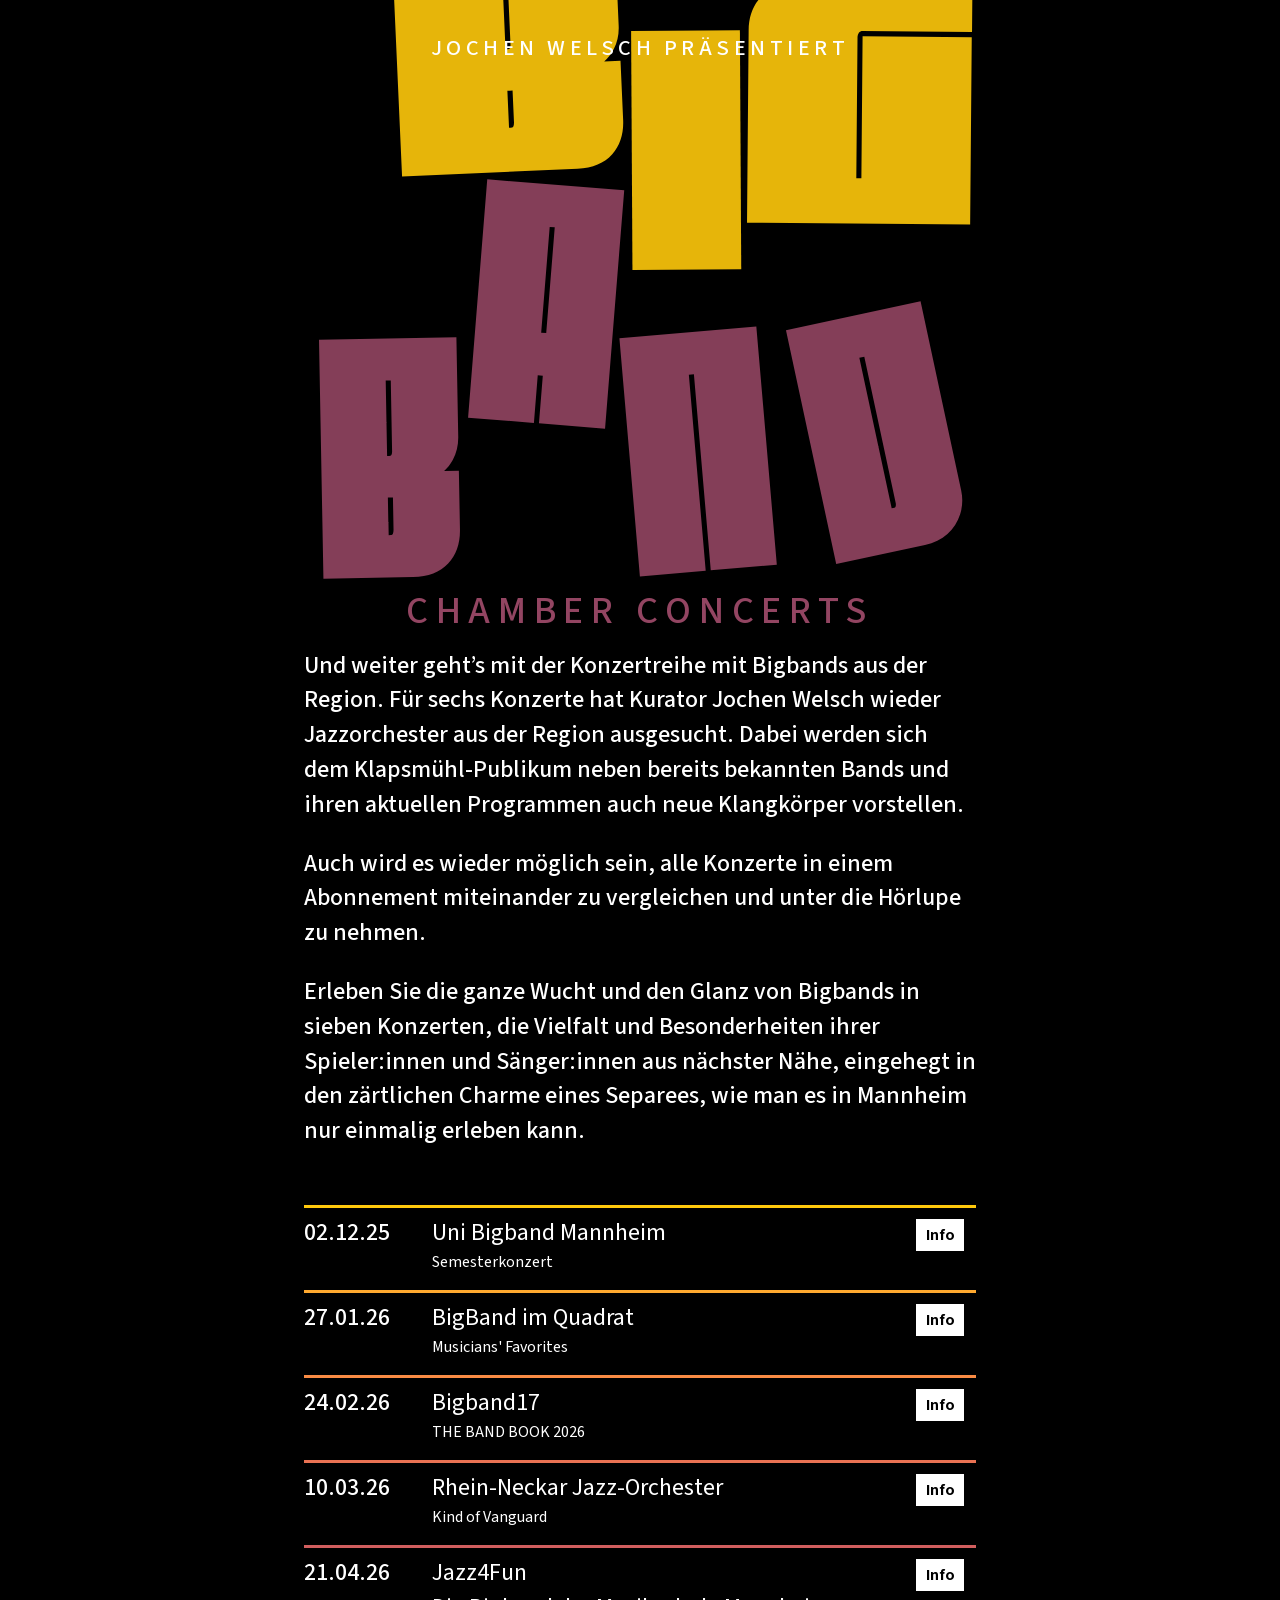
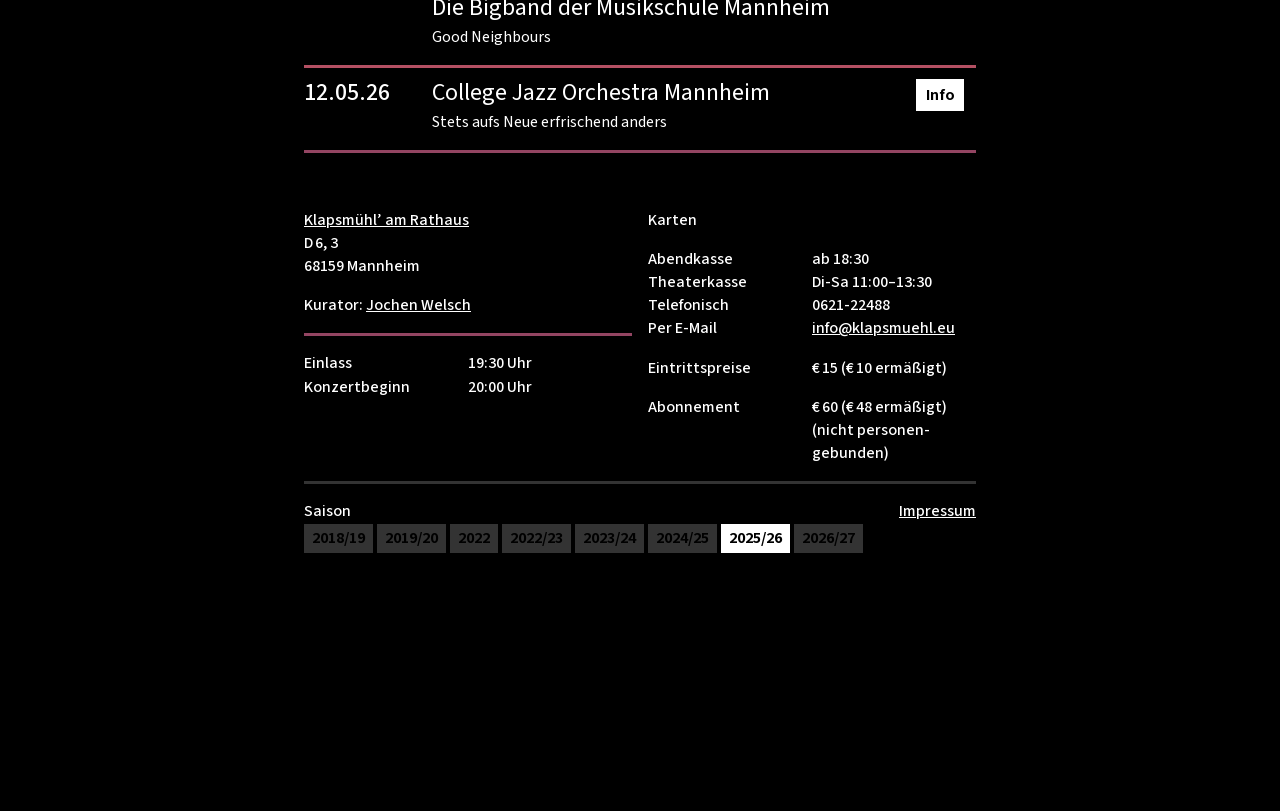
==== index.html @ 5f949739 "initial commit of static html version" ====
<!DOCTYPE html>
<html lang="de" class="home no-js">
<head>
	<meta charset="UTF-8">
	<meta http-equiv="refresh" content="1; url=./2026/?via=equiv">
	
	<title>Big Band Chamber Concerts - Welcome</title>

	<link rel="icon" type="image/x-icon" href="http://bigbandchamberconcerts.de/favicon.ico?v=1" sizes="any">
	<link rel="icon" href="http://bigbandchamberconcerts.de/favicon.svg?v=1" type="image/svg+xml">

	<style>
		@layer global;
		@import url('./global.css') layer(global);
	</style>

	<script>
		setTimeout(function () {
			window.location.href = './2026/?via=js';
		}, 200);
	</script>
</head>
<body>
	<p>If you are not redirected automatically, follow this <a href="./2026/?via=manual">link to season 2025/26</a>.</p>
</body>
</html>
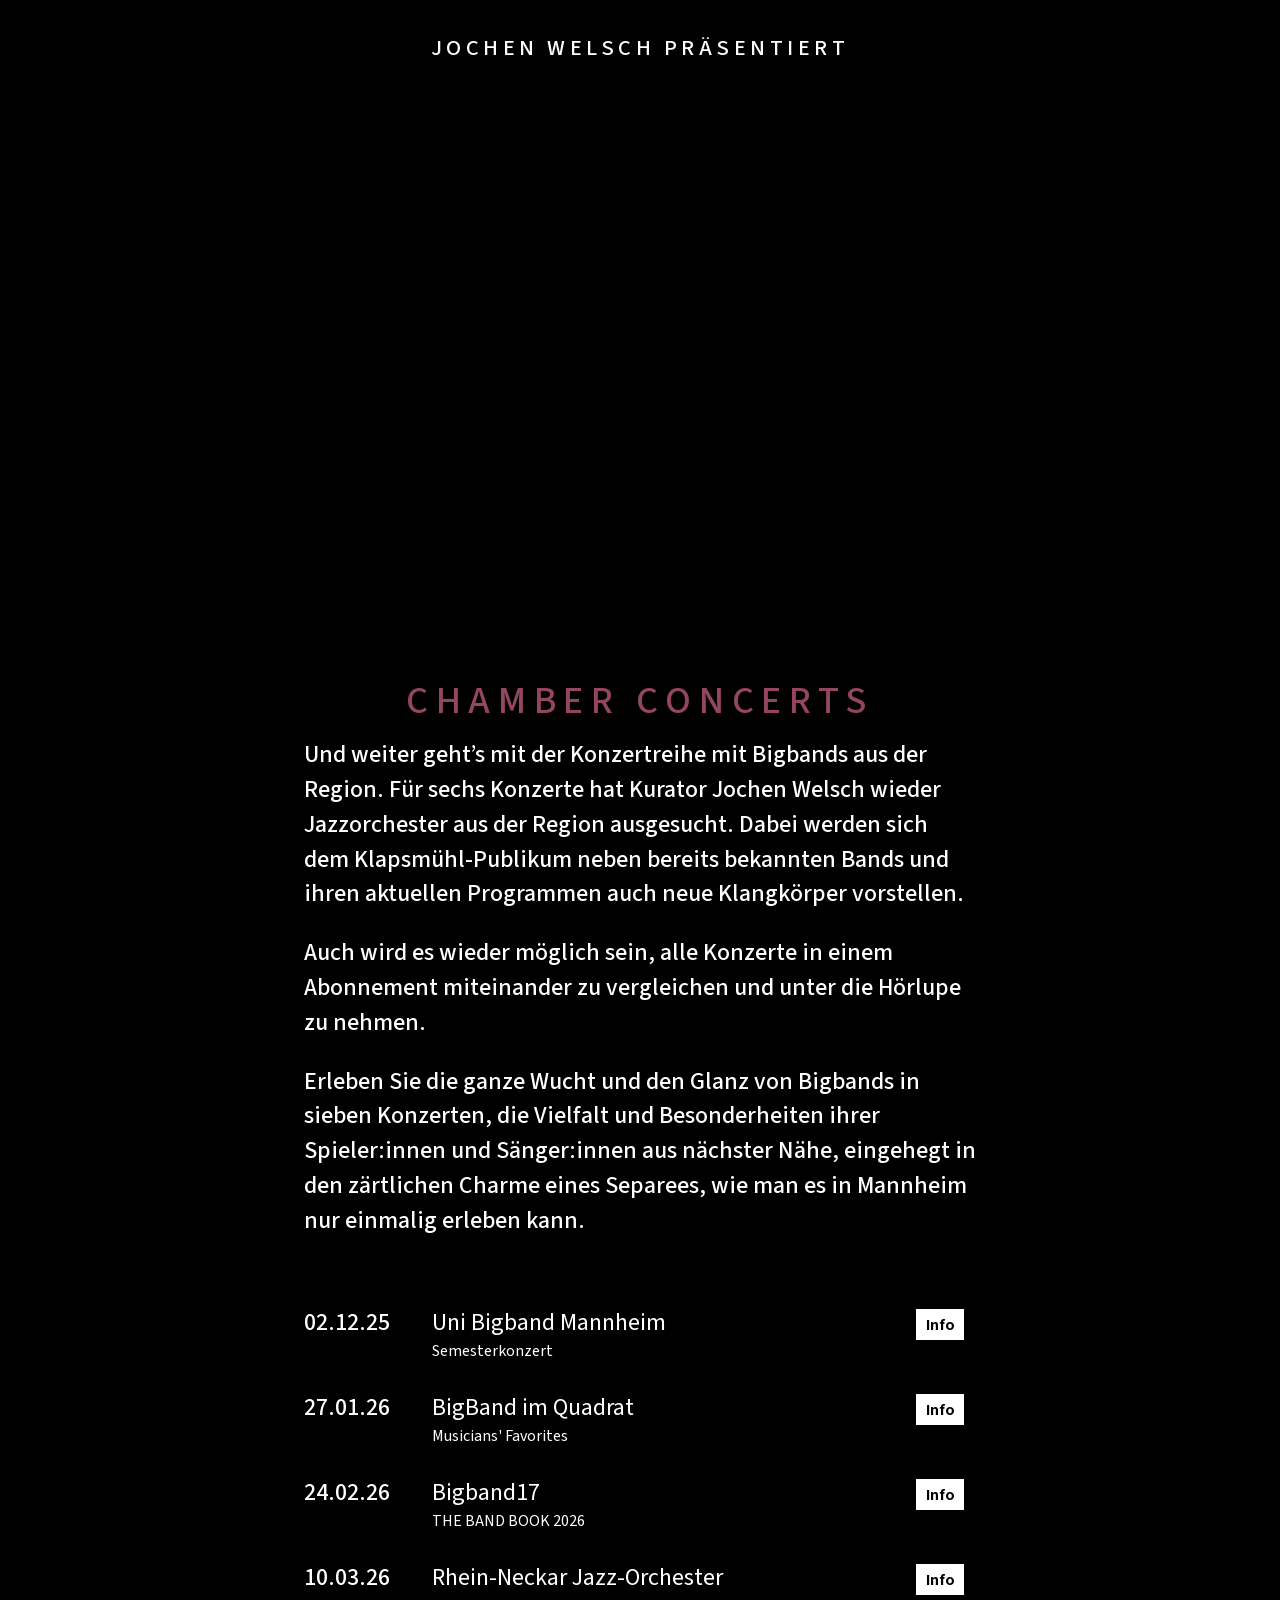
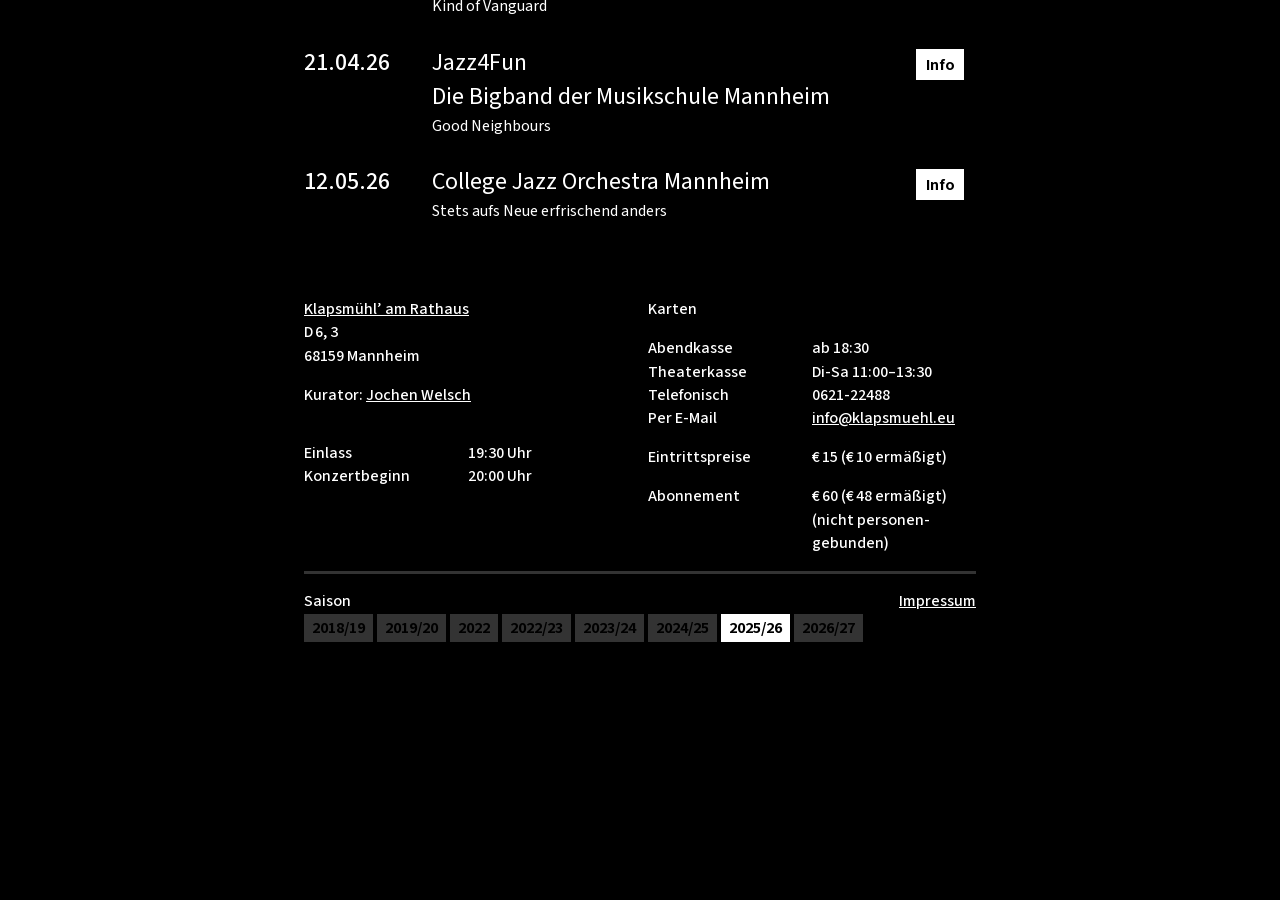
==== commit aa8b23da: "Update redirect URLs in index.html" ====
--- a/index.html
+++ b/index.html
@@ -2,7 +2,7 @@
 <html lang="de" class="home no-js">
 <head>
 	<meta charset="UTF-8">
-	<meta http-equiv="refresh" content="1; url=./2026/?via=equiv">
+	<meta http-equiv="refresh" content="1; url=./2026/">
 	
 	<title>Big Band Chamber Concerts - Welcome</title>
 
@@ -16,11 +16,11 @@
 
 	<script>
 		setTimeout(function () {
-			window.location.href = './2026/?via=js';
-		}, 200);
+			window.location.href = './2026/';
+		}, 20);
 	</script>
 </head>
 <body>
-	<p>If you are not redirected automatically, follow this <a href="./2026/?via=manual">link to season 2025/26</a>.</p>
+	<p>If you are not redirected automatically, follow this <a href="./2026/">link to season 2025/26</a>.</p>
 </body>
 </html>
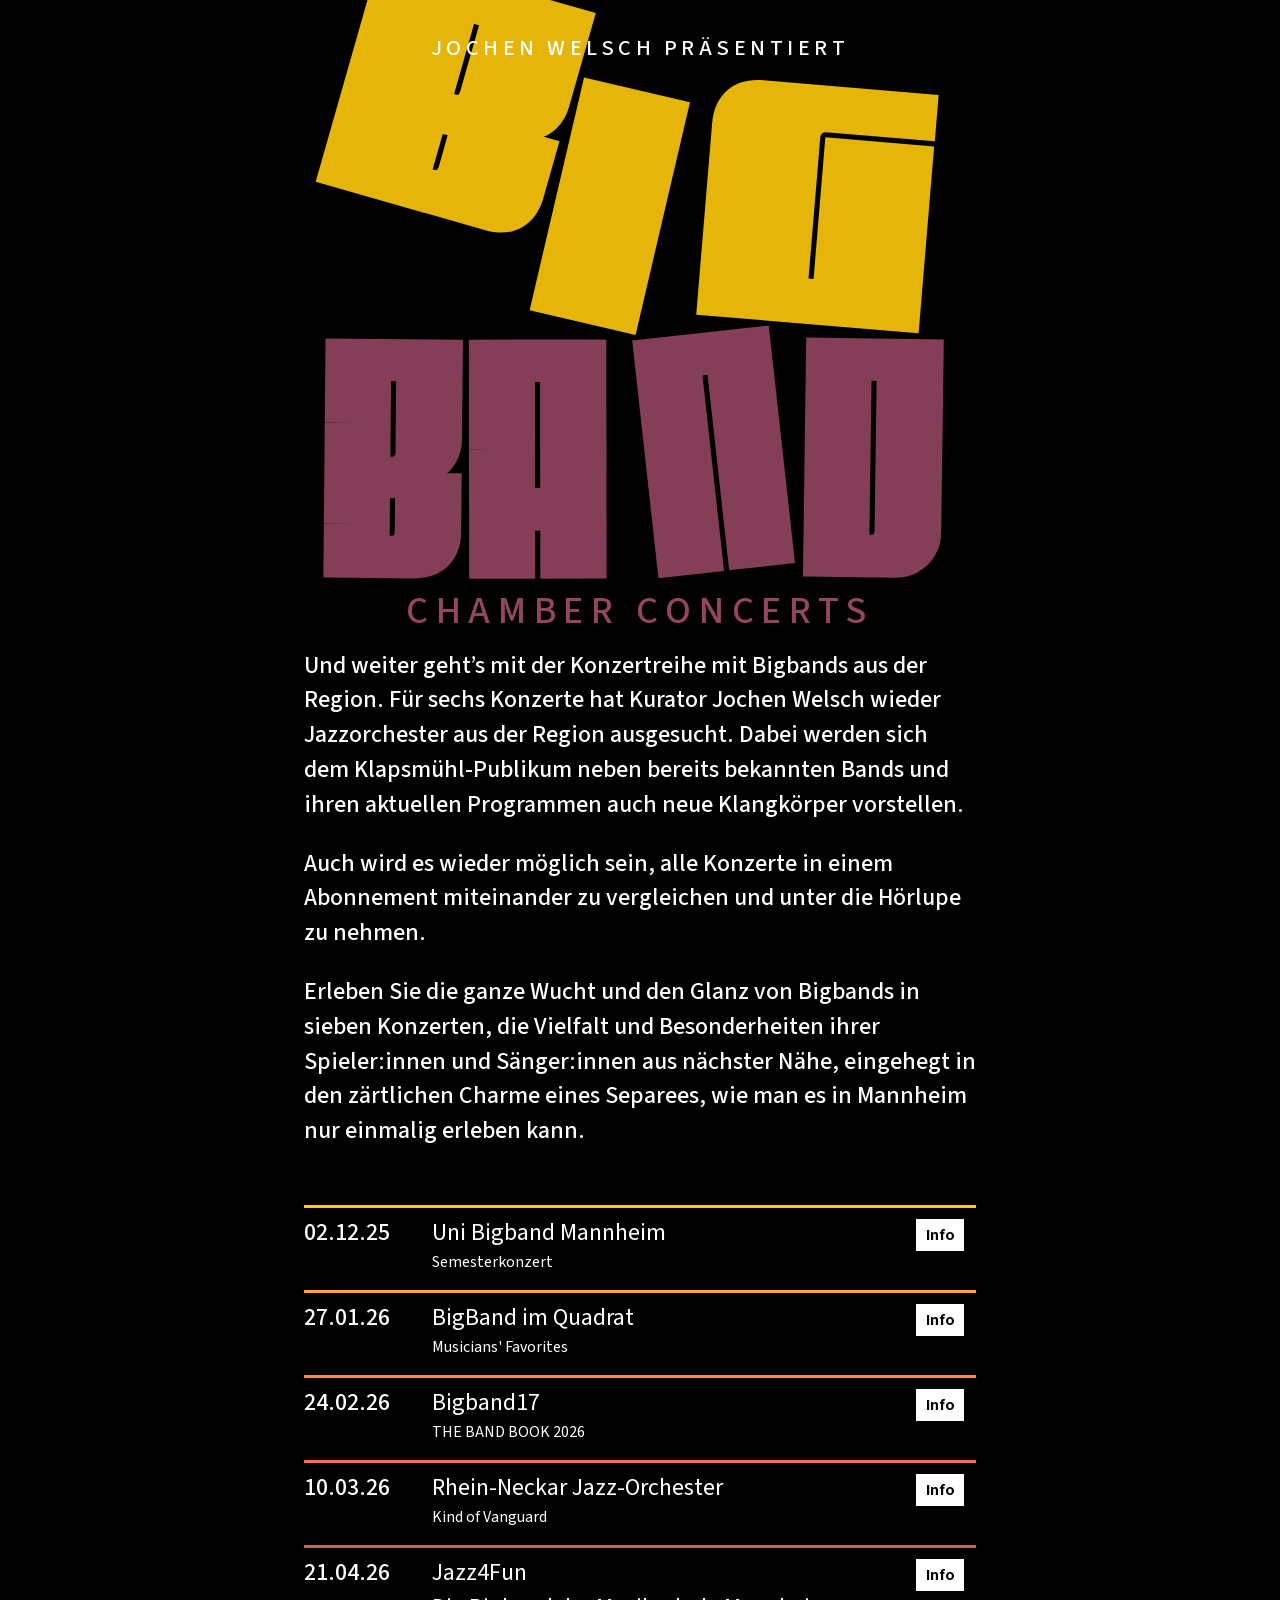
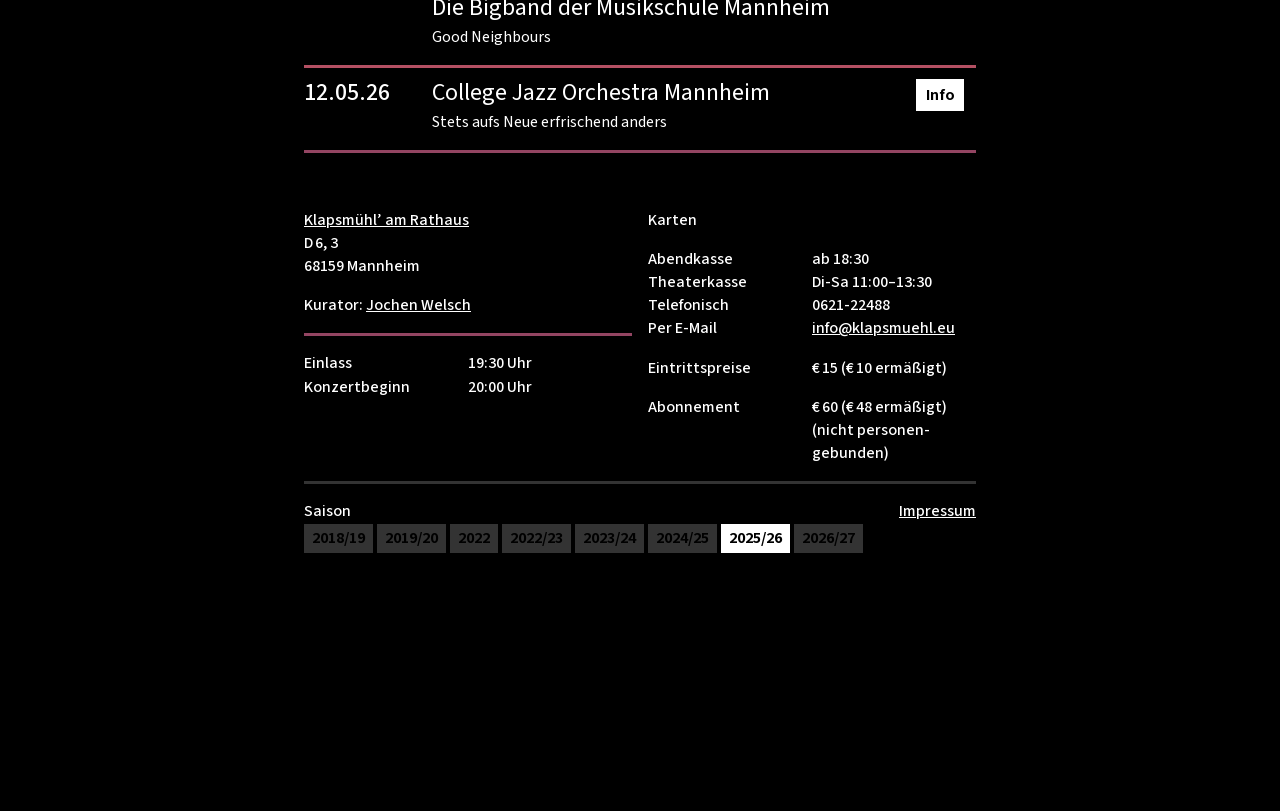
==== commit fe3cab4c: "Add version placeholder comment in index.html" ====
--- a/index.html
+++ b/index.html
@@ -19,6 +19,7 @@
 			window.location.href = './2026/';
 		}, 20);
 	</script>
+	<!-- VERSION_PLACEHOLDER -->
 </head>
 <body>
 	<p>If you are not redirected automatically, follow this <a href="./2026/">link to season 2025/26</a>.</p>
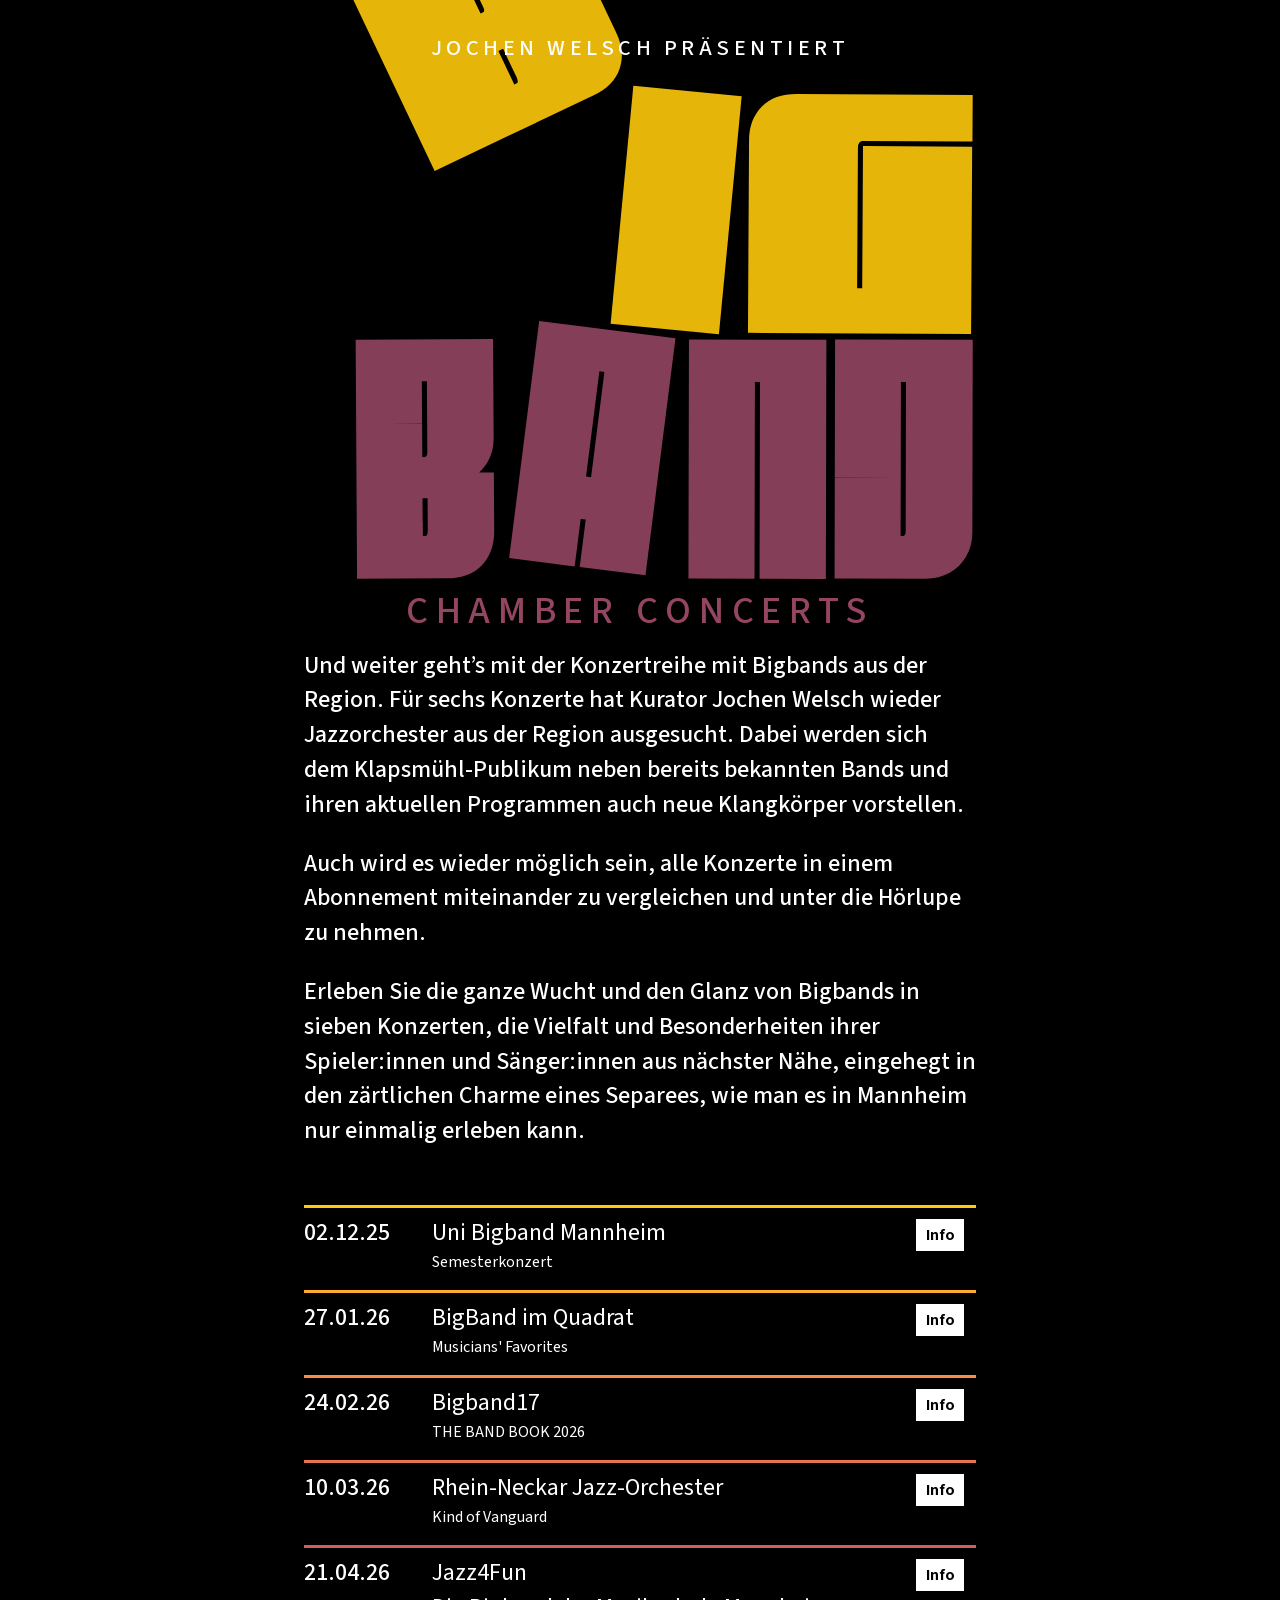
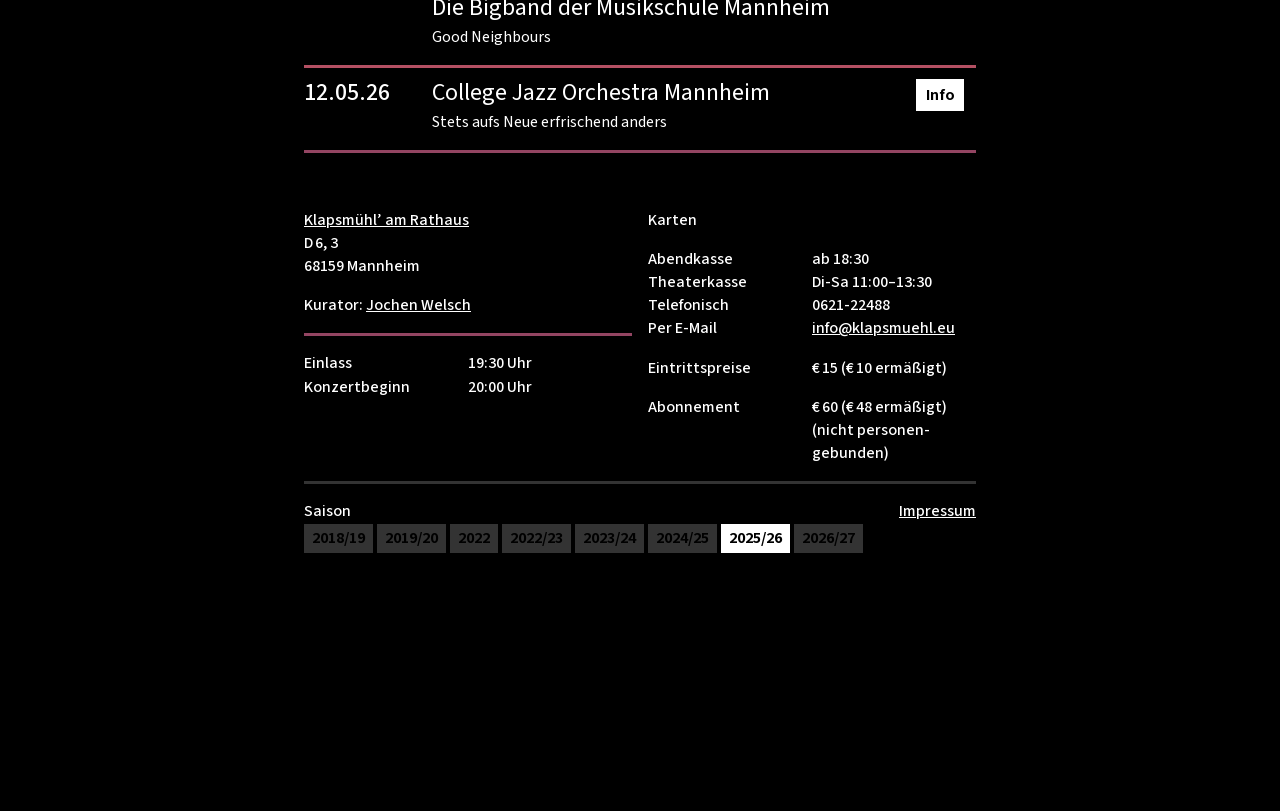
==== commit e5c2ab62: "make url references to favicons protocol agnostic" ====
--- a/index.html
+++ b/index.html
@@ -6,8 +6,8 @@
 	
 	<title>Big Band Chamber Concerts - Welcome</title>
 
-	<link rel="icon" type="image/x-icon" href="http://bigbandchamberconcerts.de/favicon.ico?v=1" sizes="any">
-	<link rel="icon" href="http://bigbandchamberconcerts.de/favicon.svg?v=1" type="image/svg+xml">
+	<link rel="icon" type="image/x-icon" href="//bigbandchamberconcerts.de/favicon.ico?v=1" sizes="any">
+	<link rel="icon" href="//bigbandchamberconcerts.de/favicon.svg?v=1" type="image/svg+xml">
 
 	<style>
 		@layer global;
